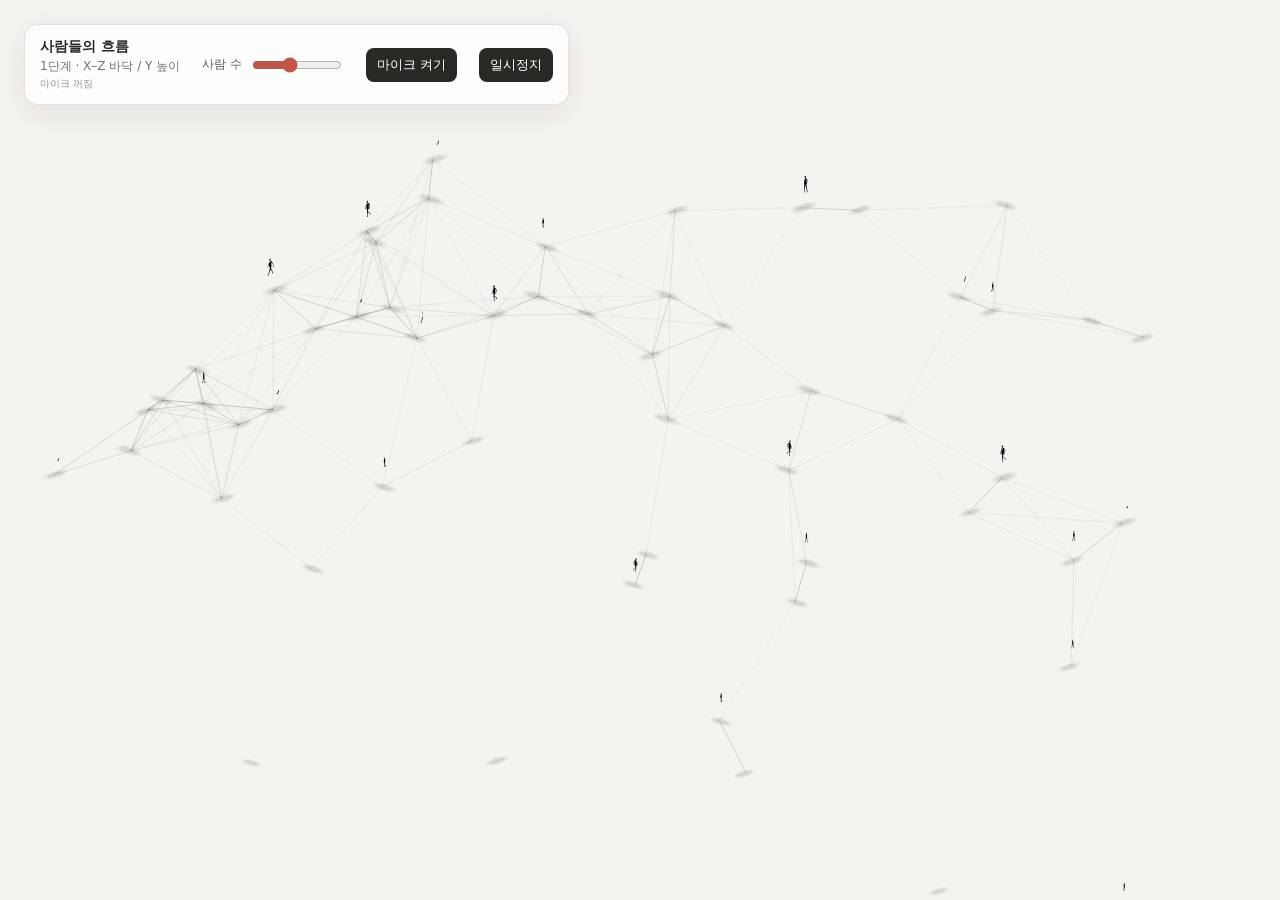
==== index.html @ b4fc777c "Add files via upload" ====
<!doctype html>
<html lang="ko">
<head>
  <meta charset="UTF-8" />
  <meta name="viewport" content="width=device-width, initial-scale=1.0" />
  <title>사람들의 흐름 — 1단계</title>
  <link rel="stylesheet" href="style.css" />
</head>
<body>
  <main>
    <canvas id="scene" aria-label="사람들이 자연스럽게 돌아다니는 시뮬레이션"></canvas>
    <section class="panel">
      <div>
        <strong>사람들의 흐름</strong>
        <span>1단계 · X–Z 바닥 / Y 높이</span>
        <span id="mic-status">마이크 꺼짐</span>
      </div>
      <label>사람 수 <input id="population" type="range" min="10" max="120" value="55" /></label>
      <button id="microphone" type="button">마이크 켜기</button>
      <button id="toggle" type="button">일시정지</button>
    </section>
  </main>
  <script src="main.js"></script>
</body>
</html>
---- style.css ----
:root { color-scheme: light; font-family: Inter, Pretendard, system-ui, sans-serif; }
* { box-sizing: border-box; }
html, body, main { width: 100%; height: 100%; margin: 0; overflow: hidden; }
body { background: #eeeae2; }
canvas { display: block; width: 100%; height: 100%; }
.panel {
  position: fixed; left: 24px; top: 24px; display: flex; align-items: center; gap: 22px;
  padding: 13px 15px; border: 1px solid rgba(28, 27, 24, .12); border-radius: 14px;
  background: rgba(255,255,255,.78); box-shadow: 0 8px 30px rgba(32,28,20,.08); backdrop-filter: blur(14px);
  color: #282722; font-size: 12px;
}
.panel div { display: grid; gap: 2px; }
.panel strong { font-size: 14px; }
.panel span { color: #77736a; }
.panel label { display: flex; align-items: center; gap: 8px; color: #5e5b54; }
.panel input { width: 90px; accent-color: #c75248; }
.panel button { border: 0; border-radius: 8px; padding: 8px 11px; background: #292824; color: white; cursor: pointer; }
.panel button.active { background: #b9473f; }
#mic-status { font-size: 10px; color: #969187; }
#mic-status.listening { color: #b9473f; }
@media (max-width: 640px) { .panel { right: 16px; left: 16px; top: 16px; gap: 10px; justify-content: space-between; } .panel label { display: none; } }
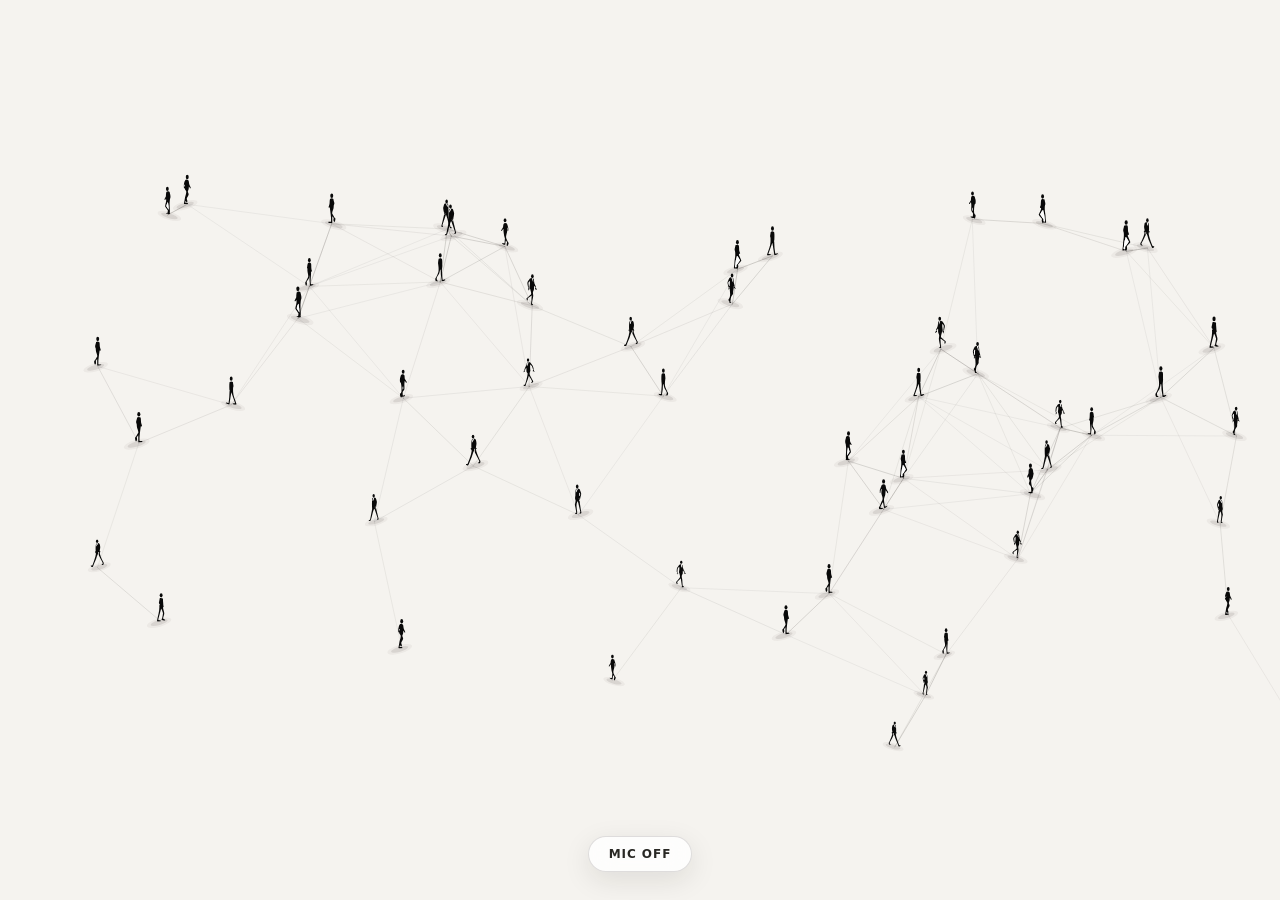
==== commit 232858c0: "Add files via upload" ====
--- a/index.html
+++ b/index.html
@@ -9,16 +9,7 @@
 <body>
   <main>
     <canvas id="scene" aria-label="사람들이 자연스럽게 돌아다니는 시뮬레이션"></canvas>
-    <section class="panel">
-      <div>
-        <strong>사람들의 흐름</strong>
-        <span>1단계 · X–Z 바닥 / Y 높이</span>
-        <span id="mic-status">마이크 꺼짐</span>
-      </div>
-      <label>사람 수 <input id="population" type="range" min="10" max="120" value="55" /></label>
-      <button id="microphone" type="button">마이크 켜기</button>
-      <button id="toggle" type="button">일시정지</button>
-    </section>
+    <button id="microphone" type="button" aria-pressed="false">MIC OFF</button>
   </main>
   <script src="main.js"></script>
 </body>
--- a/style.css
+++ b/style.css
@@ -3,19 +3,23 @@
 html, body, main { width: 100%; height: 100%; margin: 0; overflow: hidden; }
 body { background: #eeeae2; }
 canvas { display: block; width: 100%; height: 100%; }
-.panel {
-  position: fixed; left: 24px; top: 24px; display: flex; align-items: center; gap: 22px;
-  padding: 13px 15px; border: 1px solid rgba(28, 27, 24, .12); border-radius: 14px;
-  background: rgba(255,255,255,.78); box-shadow: 0 8px 30px rgba(32,28,20,.08); backdrop-filter: blur(14px);
-  color: #282722; font-size: 12px;
+#microphone {
+  position: fixed;
+  left: 50%;
+  bottom: 28px;
+  transform: translateX(-50%);
+  min-width: 104px;
+  border: 1px solid rgba(28, 27, 24, .14);
+  border-radius: 999px;
+  padding: 11px 18px;
+  background: rgba(255, 255, 255, .82);
+  box-shadow: 0 8px 28px rgba(32, 28, 20, .1);
+  backdrop-filter: blur(14px);
+  color: #292824;
+  font: 600 12px/1 Inter, Pretendard, system-ui, sans-serif;
+  letter-spacing: .08em;
+  cursor: pointer;
 }
-.panel div { display: grid; gap: 2px; }
-.panel strong { font-size: 14px; }
-.panel span { color: #77736a; }
-.panel label { display: flex; align-items: center; gap: 8px; color: #5e5b54; }
-.panel input { width: 90px; accent-color: #c75248; }
-.panel button { border: 0; border-radius: 8px; padding: 8px 11px; background: #292824; color: white; cursor: pointer; }
-.panel button.active { background: #b9473f; }
-#mic-status { font-size: 10px; color: #969187; }
-#mic-status.listening { color: #b9473f; }
-@media (max-width: 640px) { .panel { right: 16px; left: 16px; top: 16px; gap: 10px; justify-content: space-between; } .panel label { display: none; } }
+#microphone.active { background: #292824; color: #fff; }
+#microphone:focus-visible { outline: 2px solid #b9473f; outline-offset: 3px; }
+@media (max-width: 640px) { #microphone { bottom: 20px; } }
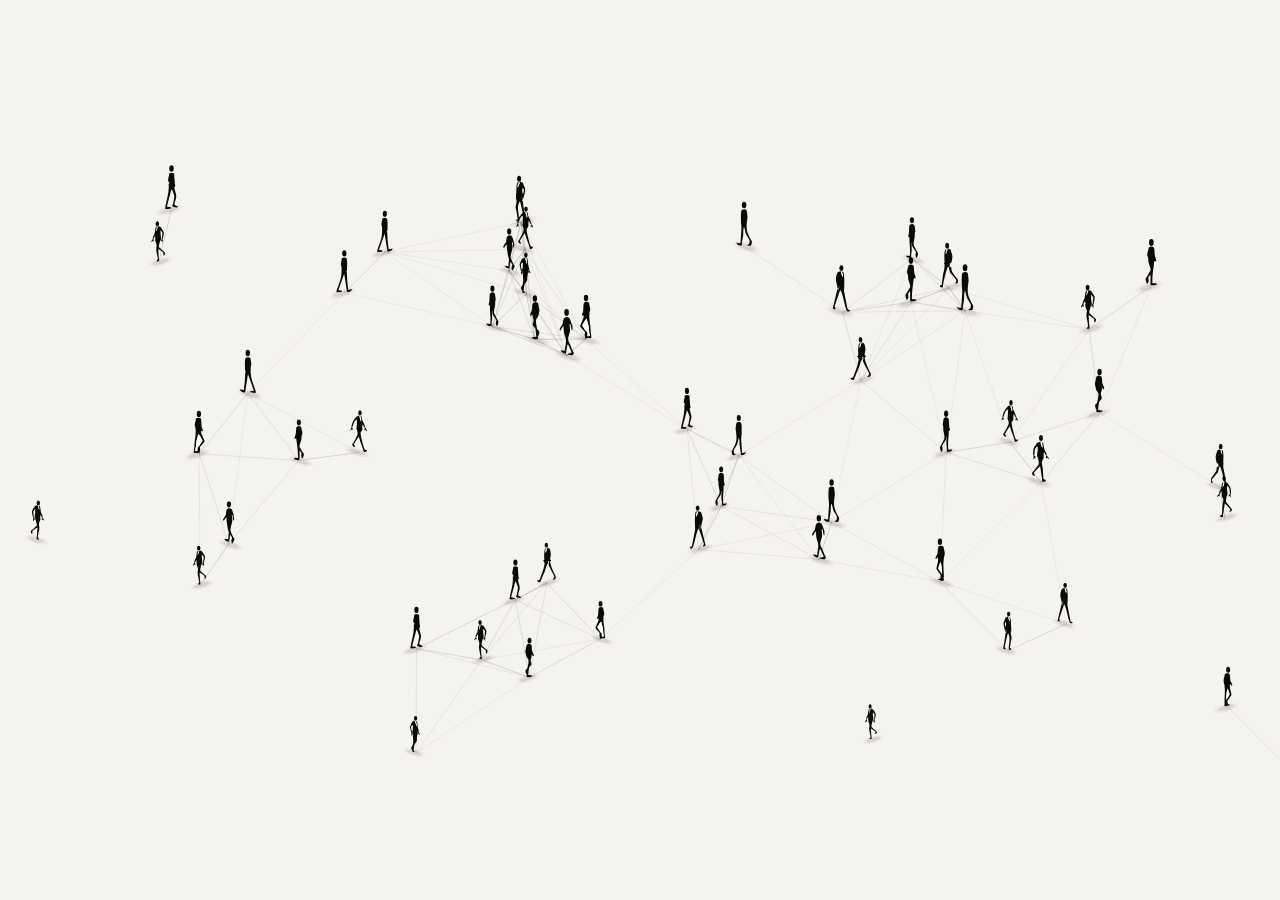
==== commit a6aa1d4a: "Update public mic interaction and character scale" ====
--- a/index.html
+++ b/index.html
@@ -9,7 +9,6 @@
 <body>
   <main>
     <canvas id="scene" aria-label="사람들이 자연스럽게 돌아다니는 시뮬레이션"></canvas>
-    <button id="microphone" type="button" aria-pressed="false">MIC OFF</button>
   </main>
   <script src="main.js"></script>
 </body>
--- a/style.css
+++ b/style.css
@@ -3,23 +3,3 @@
 html, body, main { width: 100%; height: 100%; margin: 0; overflow: hidden; }
 body { background: #eeeae2; }
 canvas { display: block; width: 100%; height: 100%; }
-#microphone {
-  position: fixed;
-  left: 50%;
-  bottom: 28px;
-  transform: translateX(-50%);
-  min-width: 104px;
-  border: 1px solid rgba(28, 27, 24, .14);
-  border-radius: 999px;
-  padding: 11px 18px;
-  background: rgba(255, 255, 255, .82);
-  box-shadow: 0 8px 28px rgba(32, 28, 20, .1);
-  backdrop-filter: blur(14px);
-  color: #292824;
-  font: 600 12px/1 Inter, Pretendard, system-ui, sans-serif;
-  letter-spacing: .08em;
-  cursor: pointer;
-}
-#microphone.active { background: #292824; color: #fff; }
-#microphone:focus-visible { outline: 2px solid #b9473f; outline-offset: 3px; }
-@media (max-width: 640px) { #microphone { bottom: 20px; } }
